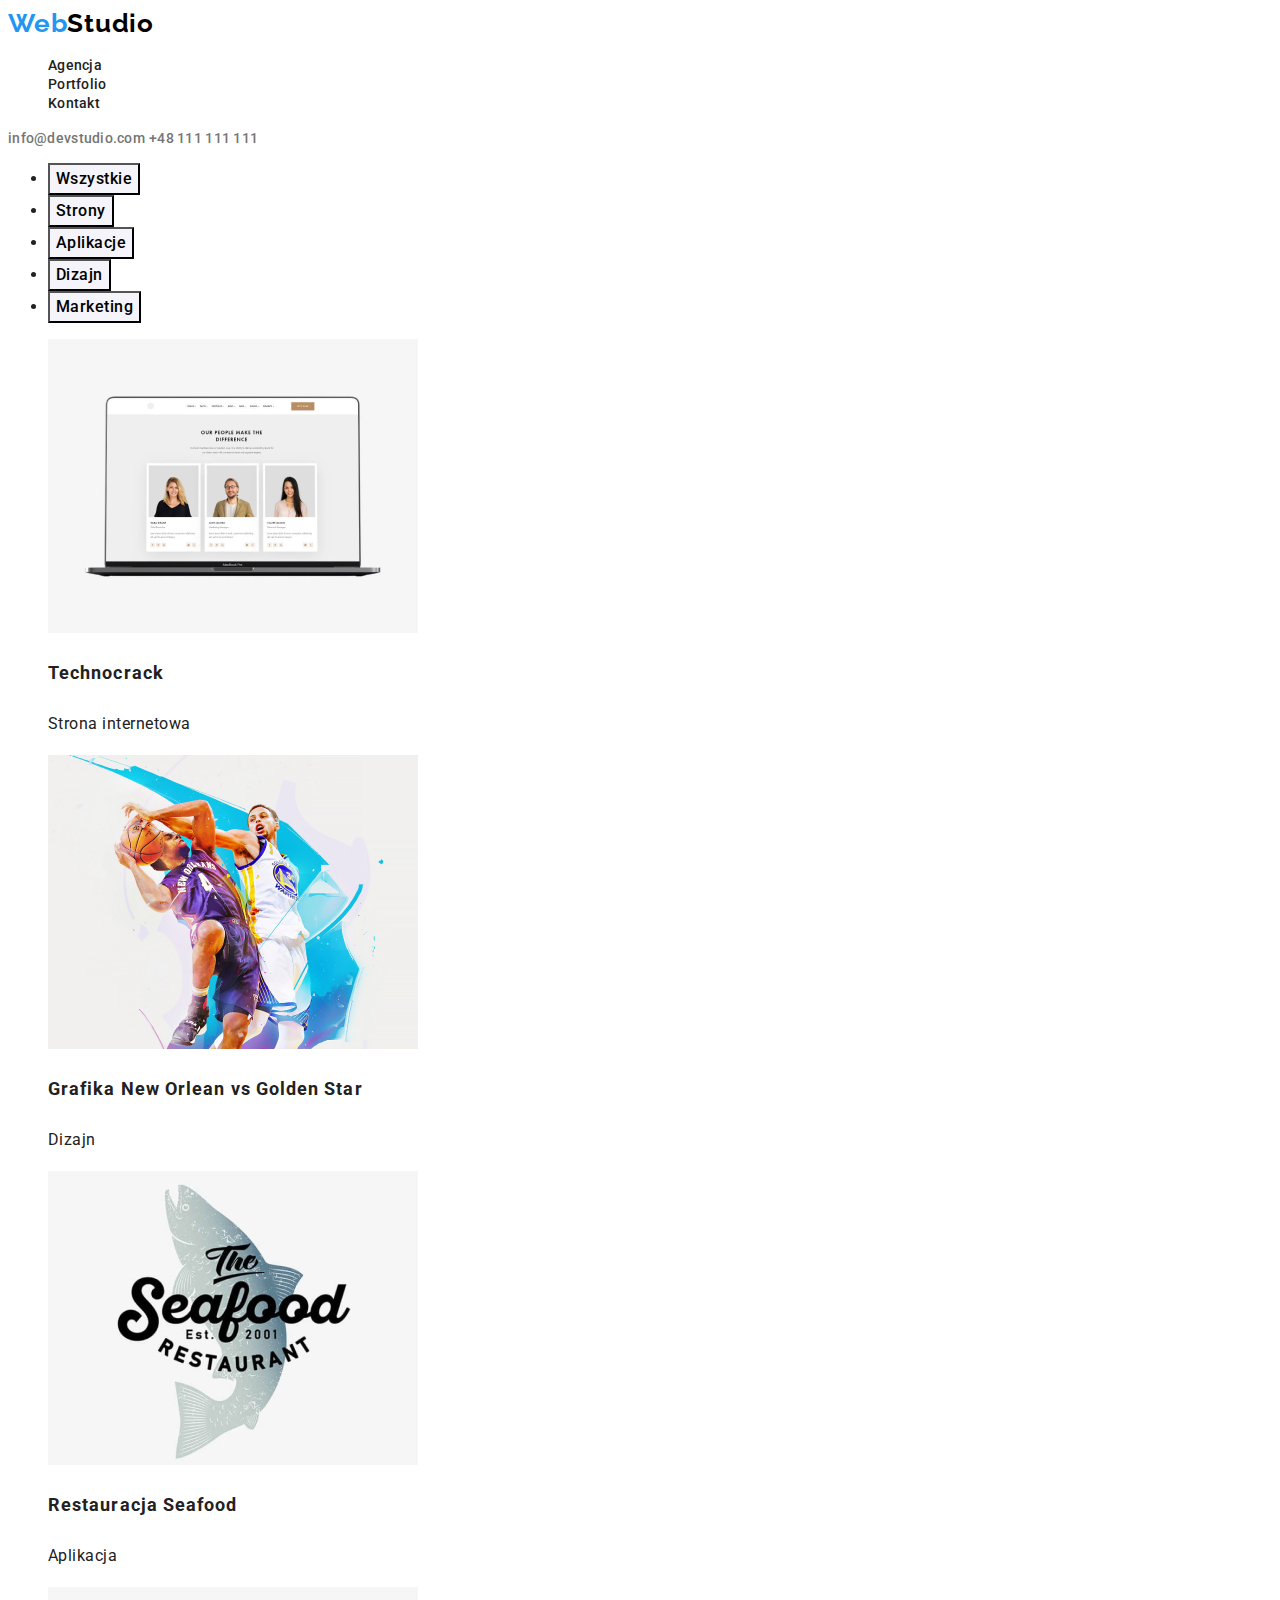
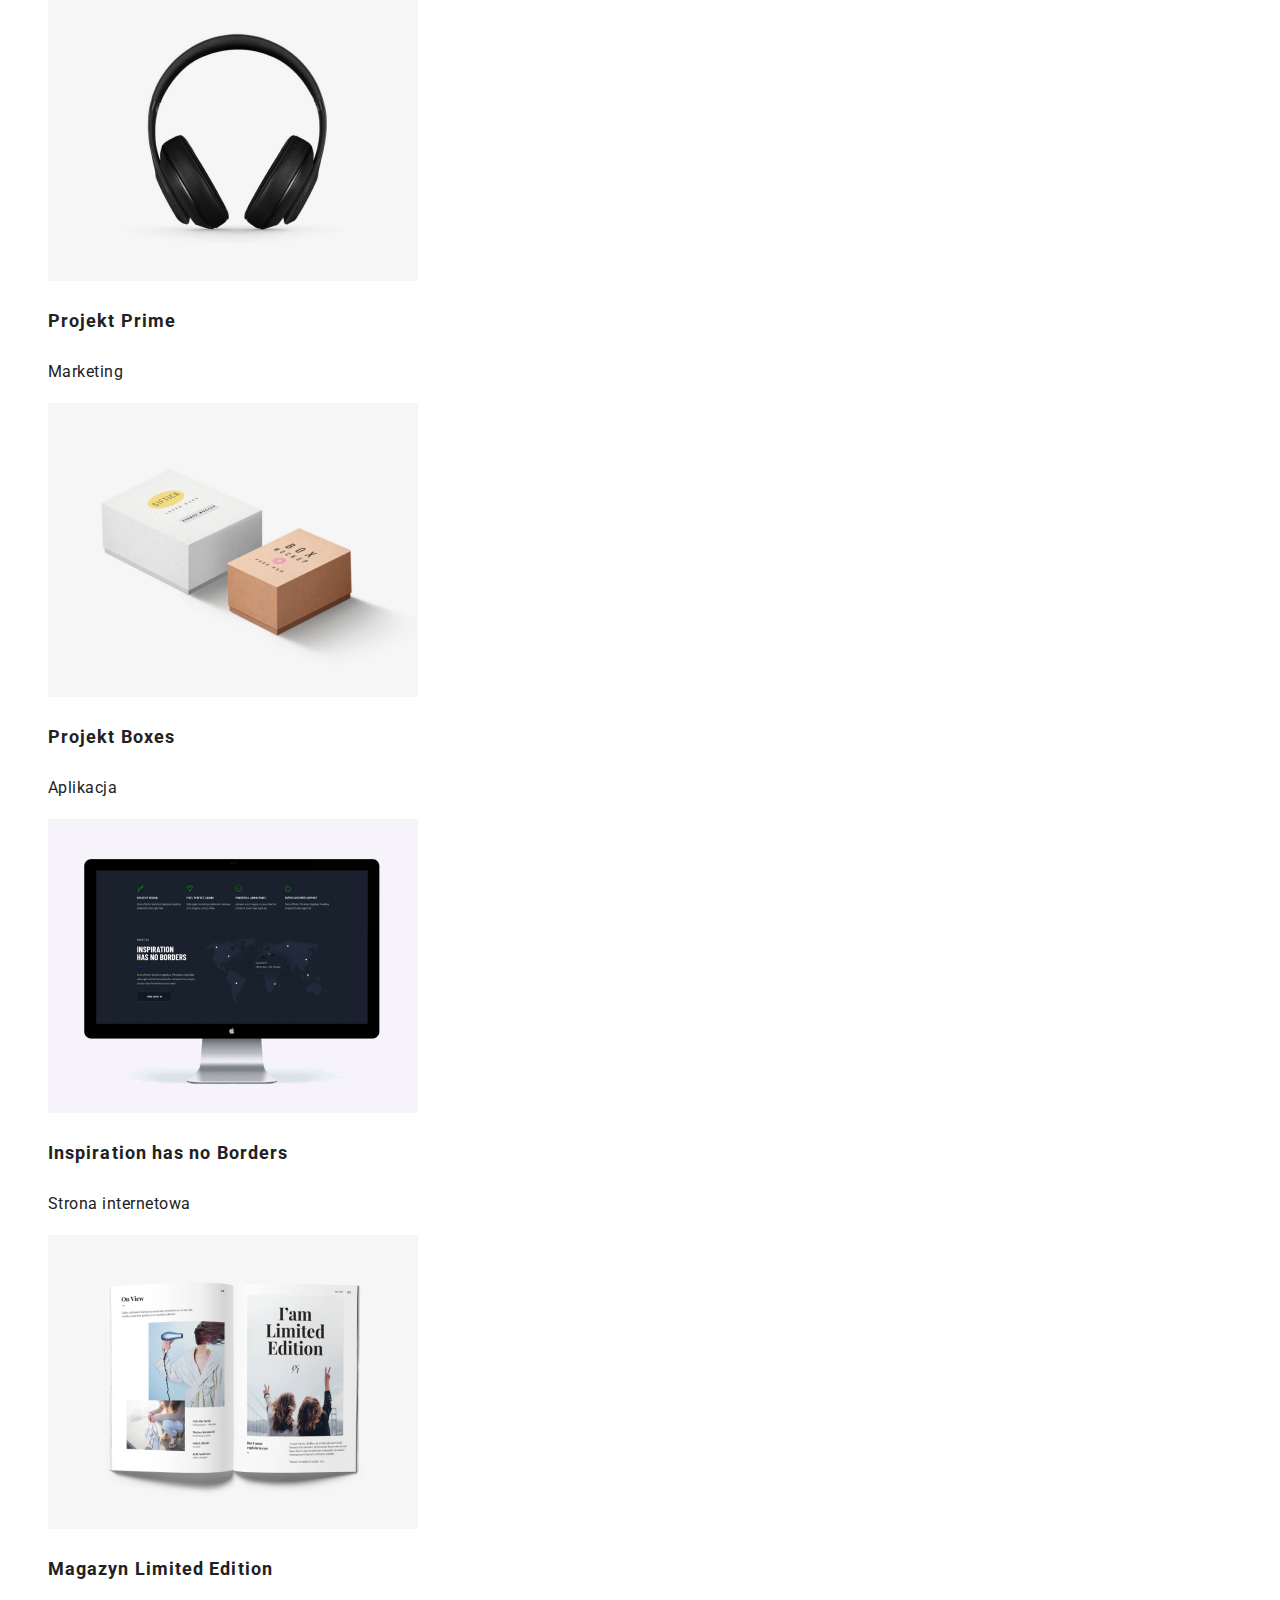
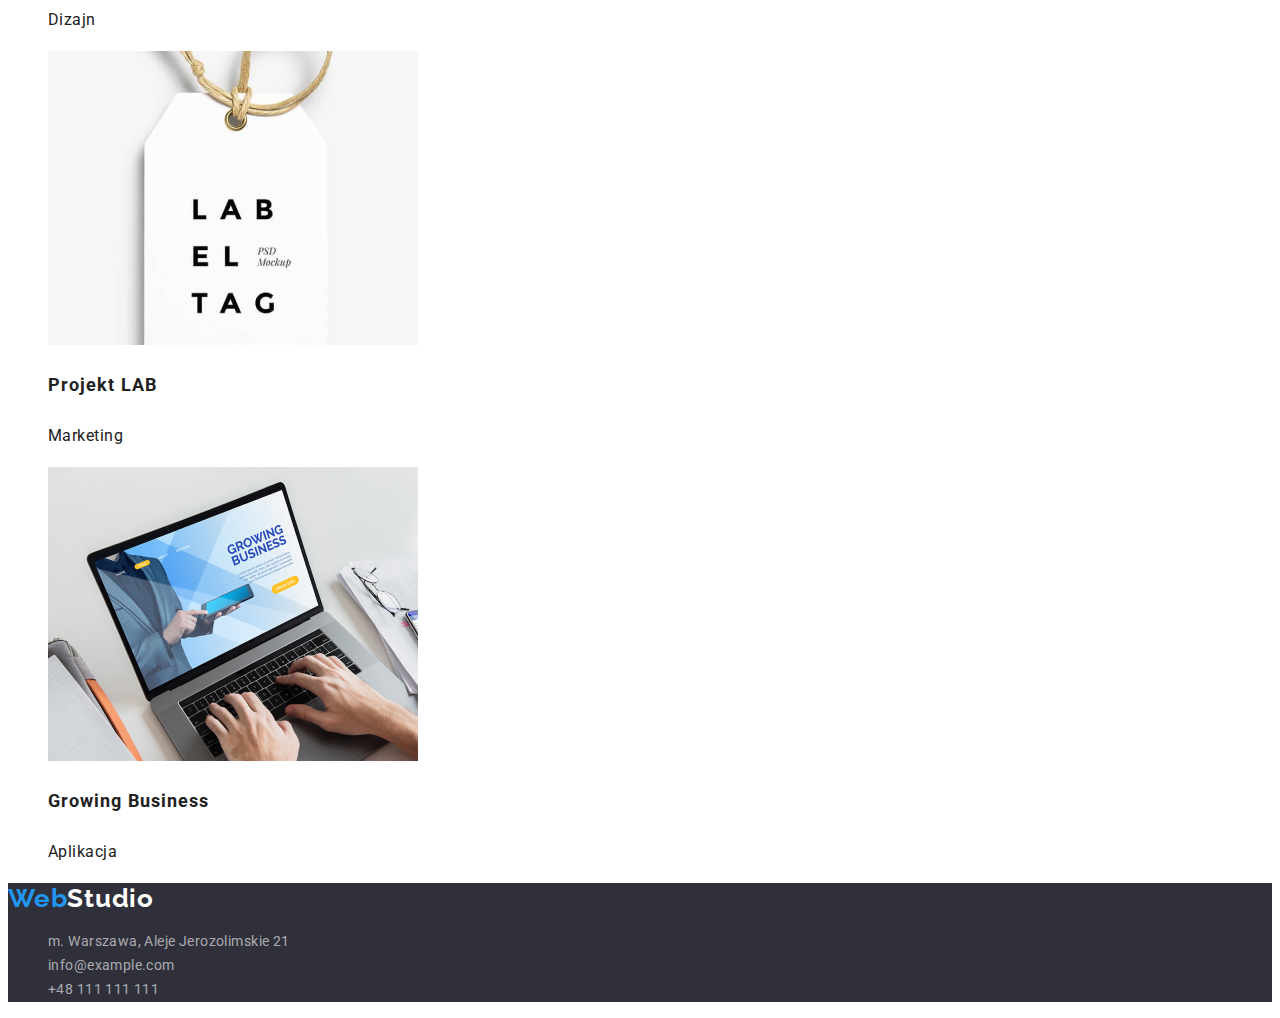
==== portfolio.html @ 9ea631d7 "first commit" ====
<!DOCTYPE html>
<html lang="en">

<head>
  <meta charset="UTF-8" />
  <meta http-equiv="X-UA-Compatible" content="IE=edge" />
  <meta name="viewport" content="width=device-width, initial-scale=1.0" />
  <title>Portfolio</title>
  <link rel="stylesheet" href="./css/styles.css" />
  <link rel="preconnect" href="https://fonts.googleapis.com" />
  <link rel="preconnect" href="https://fonts.gstatic.com" crossorigin />
  <link href="https://fonts.googleapis.com/css2?family=Raleway:wght@700&family=Roboto:wght@400;500;700;900&display=swap"
    rel="stylesheet" />
</head>

<body>
  <!-- HEADER -->
  <header>
    <div>
      <a class="web-studio-link-header" href="./index.html"> <span class="blue-text">Web</span><span
          class="black-text">Studio</span> </a>

      <nav>
        <ul class="nav-links">
          <li>
            <a href="#">Agencja</a>
          </li>
          <li>
            <a href="./portfolio.html">Portfolio</a>
          </li>
          <li>
            <a href="#">Kontakt</a>
          </li>
        </ul>
      </nav>

      <a class="nav-header-mail" href="mailto:info@devstudio.com">info@devstudio.com</a>
      <a class="nav-header-tel" href="tel:+48111111111">+48 111 111 111</a>
    </div>
  </header>

  <!-- MAIN -->
  <main>
    <!-- BUTTONS -->
    <div>
      <ul>
        <li>
          <button type="button" class="filter-button">Wszystkie</button>
        </li>
        <li>
          <button type="button" class="filter-button">Strony</button>
        </li>
        <li>
          <button type="button" class="filter-button">Aplikacje</button>
        </li>
        <li>
          <button type="button" class="filter-button">Dizajn</button>
        </li>
        <li>
          <button type="button" class="filter-button">Marketing</button>
        </li>
      </ul>
    </div>

    <!-- PORTFOLIO -->
    <div>
      <ul class="portfolio-list">
        <li>
          <img src="./images/portfolio/project-1.jpg" alt="a picture of a laptop" width="370" height="294" />
          <p class="portfolio-content-title">Technocrack</p>
          <p class="portfolio-content-description">Strona internetowa</p>
        </li>
        <li>
          <img src="./images/portfolio/project-2.jpg" alt="two basketball players" width="370" height="294" />
          <p class="portfolio-content-title">Grafika New Orlean vs Golden Star</p>
          <p class="portfolio-content-description">Dizajn</p>
        </li>
        <li>
          <img src="./images/portfolio/project-3.jpg" alt="the seafood restaurant logo" width="370" height="294" />
          <p class="portfolio-content-title">Restauracja Seafood</p>
          <p class="portfolio-content-description">Aplikacja</p>
        </li>
        <li>
          <img src="./images/portfolio/project-4.jpg" alt="headphones" width="370" height="294" />
          <p class="portfolio-content-title">Projekt Prime</p>
          <p class="portfolio-content-description">Marketing</p>
        </li>
        <li>
          <img src="./images/portfolio/project-5.jpg" alt="two boxes" width="370" height="294" />
          <p class="portfolio-content-title">Projekt Boxes</p>
          <p class="portfolio-content-description">Aplikacja</p>
        </li>
        <li>
          <img src="./images/portfolio/project-6.jpg" alt="a computer screen" width="370" height="294" />
          <p class="portfolio-content-title">Inspiration has no Borders</p>
          <p class="portfolio-content-description">Strona internetowa</p>
        </li>
        <li>
          <img src="./images/portfolio/project-7.jpg" alt="an open book" width="370" height="294" />
          <p class="portfolio-content-title">Magazyn Limited Edition</p>
          <p class="portfolio-content-description">Dizajn</p>
        </li>
        <li>
          <img src="./images/portfolio/project-8.jpg" alt="label tag" width="370" height="294" />
          <p class="portfolio-content-title">Projekt LAB</p>
          <p class="portfolio-content-description">Marketing</p>
        </li>
        <li>
          <img src="./images/portfolio/project-9.jpg" alt="a laptop with somebody's hands on it" width="370"
            height="294" />
          <p class="portfolio-content-title">Growing Business</p>
          <p class="portfolio-content-description">Aplikacja</p>
        </li>
      </ul>
    </div>
  </main>

  <!-- FOOTER -->
  <footer>
    <div class="footer-main">
      <a class="web-studio-link-footer" href="./index.html"> <span class="blue-text">Web</span><span
          class="white-text">Studio</span> </a>
      <address>
        <ul class="footer-address-list">
          <li>
            <a class="footer-address-city" href="https://goo.gl/maps/8UY9UsFs9C7cdCLy5" target="_blank">m. Warszawa,
              Aleje Jerozolimskie 21</a>
          </li>
          <li>
            <a class="footer-address-mail" href="mailto:info@example.com">info@example.com</a>
          </li>
          <li>
            <a class="footer-address-tel" href="tel:+48111111111">+48 111 111 111</a>
          </li>
        </ul>
      </address>
    </div>
  </footer>
</body>

</html>
---- css/styles.css ----
:root {
  --solid-black-color: rgba(0, 0, 0, 100%);
  --black-color: rgba(33, 33, 33, 100%);
  --white-color: rgba(255, 255, 255, 100%);
  --blue-color: rgba(33, 150, 243, 100%);
  --grey-color: rgba(117, 117, 117, 100%);
  --es-and-footer-bg-color: rgba(47, 48, 58, 100%);
  --btn-white-bg-color: rgba(245, 244, 250, 100%);
  --white-opacity-60-color: rgba(255, 255, 255, 60%);
}

body {
  font-family: 'Roboto', sans-serif;
  color: var(--black-color);
  background-color: var(--white-color);
}

.web-studio-link-header {
  text-decoration: none;
  font-family: 'Raleway', sans-serif;
  font-style: normal;
  font-weight: bold;
  font-size: 26px;
  line-height: 1.19;
  letter-spacing: 0.03em;
}

.blue-text {
  color: var(--blue-color);
}

.black-text {
  color: var(--solid-black-color);
}

.white-text {
  color: var(--white-color);
}

.nav-links {
  list-style-type: none;
}

.nav-links a {
  color: var(--black-color);
}

.nav-links a,
.nav-header-mail,
.nav-header-tel {
  text-decoration: none;
  font-family: inherit;
  font-style: normal;
  font-weight: 500;
  font-size: 14px;
  line-height: 1.14;
  letter-spacing: 0.02em;
}

.nav-links a:hover,
.nav-links a:focus,
.nav-header-mail:hover,
.nav-header-mail:focus,
.nav-header-tel:hover,
.nav-header-tel:focus {
  text-decoration: none;
  color: var(--blue-color);
}

.nav-header-mail,
.nav-header-tel {
  color: var(--grey-color);
}

.effective-solutions {
  background-color: var(--es-and-footer-bg-color);
}

.effective-solutions-title {
  color: var(--white-color);
  font-family: inherit;
  font-style: normal;
  font-weight: 900;
  font-size: 44px;
  line-height: 1.36;
  text-align: center;
  letter-spacing: 0.06em;
  text-transform: uppercase;
}

.order-service-button {
  color: var(--solid-black-color);
  background-color: var(--btn-white-bg-color);
  font-family: inherit;
  font-style: normal;
  font-weight: bold;
  font-size: 16px;
  line-height: 1.875;
  display: flex;
  align-items: center;
  text-align: center;
  letter-spacing: 0.06em;
}

.order-service-button:hover,
.order-service-button:focus {
  color: var(--white-color);
  background-color: var(--blue-color);
  cursor: pointer;
}

.our-attributes-list,
.what-do-we-do-list,
.our-team-list,
.portfolio-list {
  list-style-type: none;
}

.lorem-ipsum-title {
  font-weight: bold;
  line-height: 1.14;
  text-transform: uppercase;
}

.lorem-ipsum-content {
  color: var(--grey-color);
  line-height: 1.714;
}

.lorem-ipsum-title,
.lorem-ipsum-content {
  font-family: inherit;
  font-size: 14px;
  letter-spacing: 0.03em;
}

.what-do-we-do-title,
.our-team-title {
  font-family: inherit;
  font-style: normal;
  font-weight: bold;
  font-size: 36px;
  line-height: 1.17;
  text-align: center;
  letter-spacing: 0.03em;
}

.our-team-worker-title {
  font-weight: 500;
}

.our-team-worker-position {
  color: var(--grey-color);
}

.our-team-worker-title,
.our-team-worker-position {
  font-family: inherit;
  font-size: 16px;
  line-height: 1.1875;
  text-align: center;
  letter-spacing: 0.03em;
}

.footer-main {
  background-color: var(--es-and-footer-bg-color);
}

.web-studio-link-footer {
  text-decoration: none;
  font-family: 'Raleway', sans-serif;
  font-style: normal;
  font-weight: bold;
  font-size: 26px;
  line-height: 1.19;
  letter-spacing: 0.03em;
}

.footer-address-list {
  list-style-type: none;
}

.footer-address-city,
.footer-address-mail,
.footer-address-tel {
  color: var(--white-opacity-60-color);
  text-decoration: none;
  font-family: inherit;
  font-style: normal;
  font-weight: normal;
  font-size: 14px;
  line-height: 1.714;
  letter-spacing: 0.03em;
}

.footer-address-city:hover,
.footer-address-city:focus,
.footer-address-mail:hover,
.footer-address-mail:focus,
.footer-address-tel:hover,
.footer-address-tel:focus {
  color: var(--white-color);
}

.filter-button {
  color: var(--solid-black-color);
  background-color: var(--btn-white-bg-color);
  font-family: inherit;
  font-style: normal;
  font-weight: 500;
  font-size: 16px;
  line-height: 1.625;
  text-align: center;
  letter-spacing: 0.03em;
}

.filter-button:hover,
.filter-button:focus {
  color: var(--white-color);
  background-color: var(--blue-color);
  cursor: pointer;
}

.portfolio-content-title,
.portfolio-content-description {
  font-family: inherit;
}

.portfolio-content-title {
  font-weight: bold;
  font-size: 18px;
  line-height: 2;
  letter-spacing: 0.06em;
}

.portfolio-content-description {
  font-size: 16px;
  line-height: 1.875;
  letter-spacing: 0.03em;
}
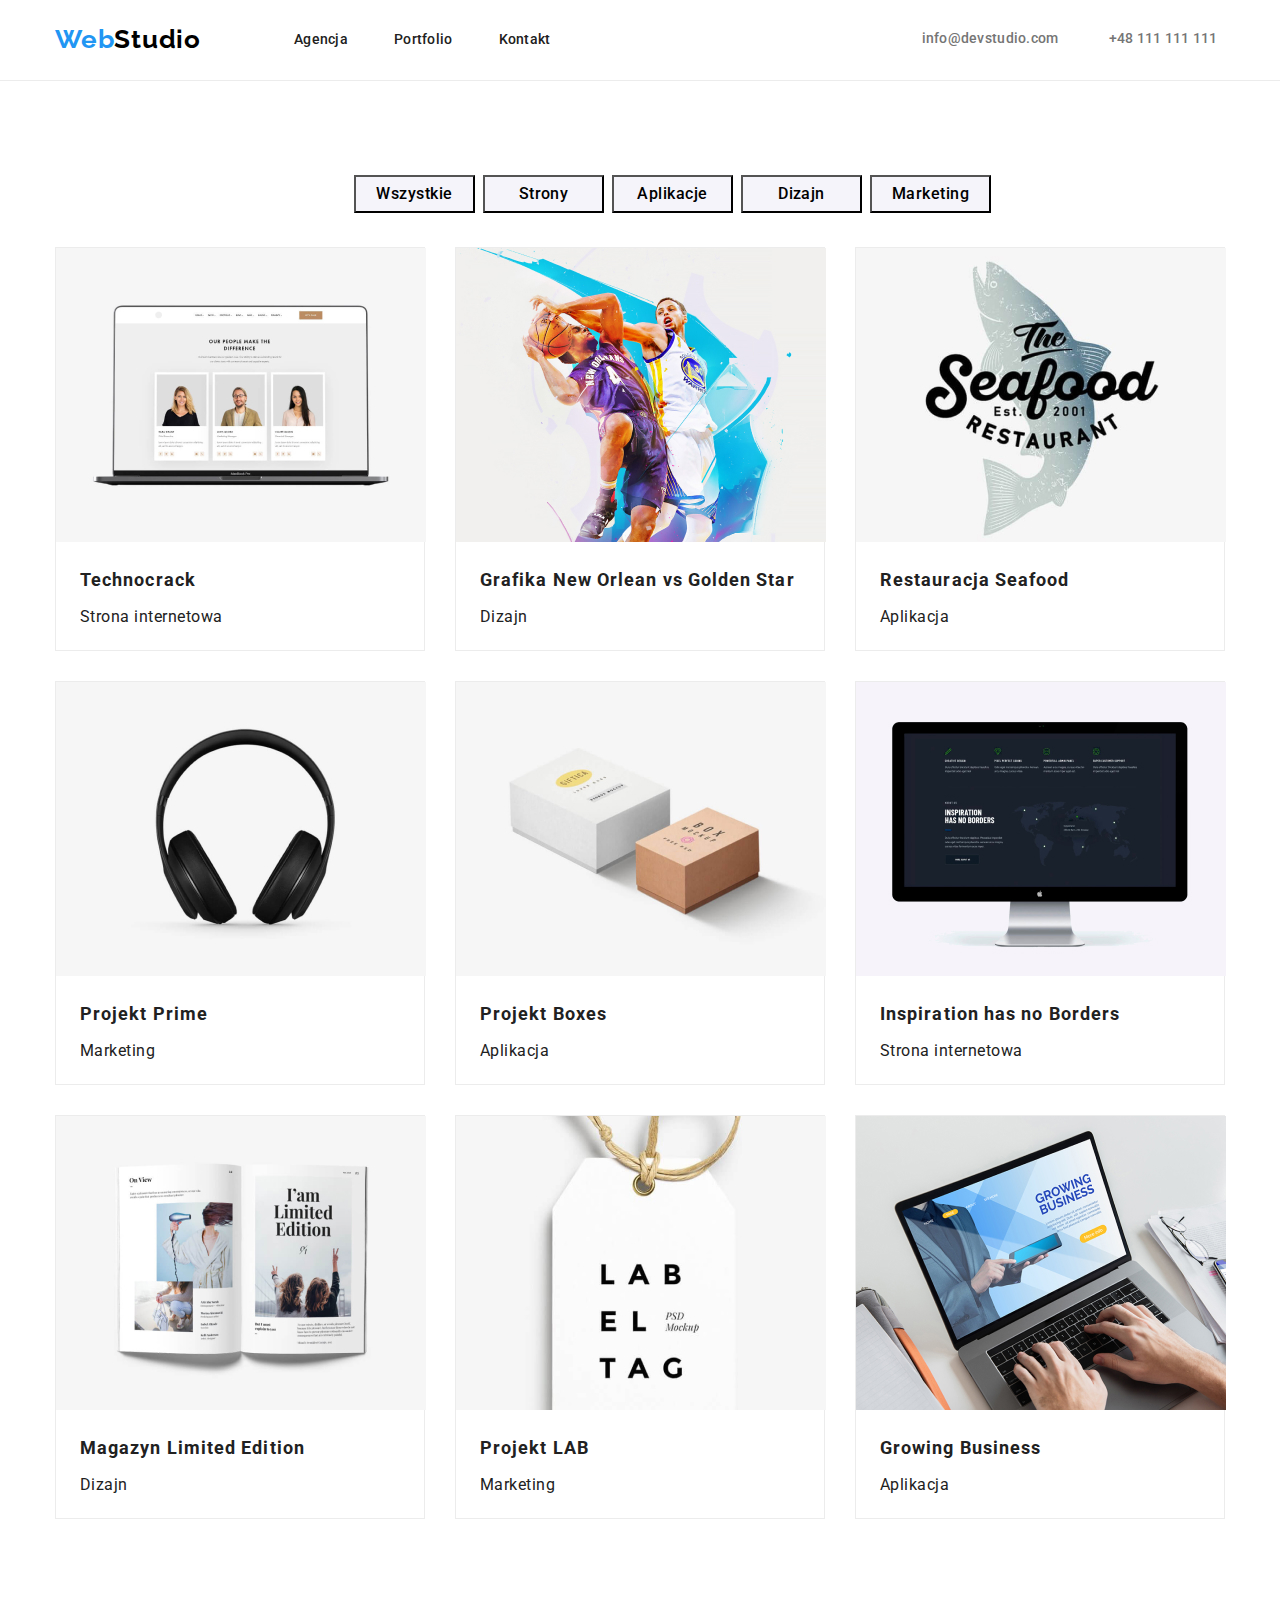
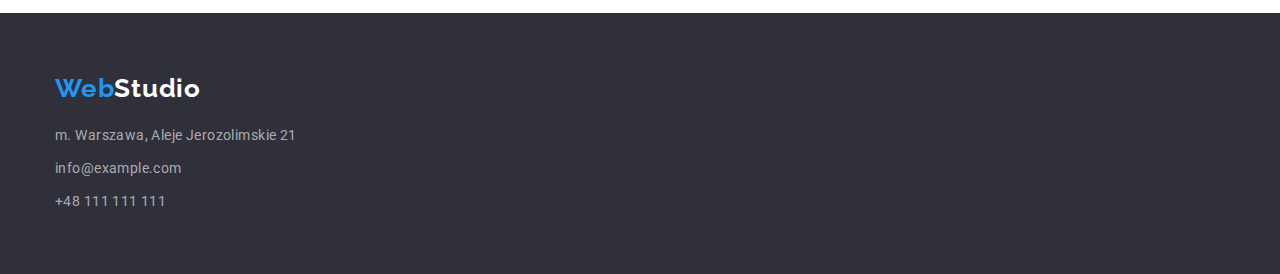
==== commit 55f95751: "chyba dobrze v1.0" ====
--- a/portfolio.html
+++ b/portfolio.html
@@ -1,141 +1,158 @@
 <!DOCTYPE html>
 <html lang="en">
+  <head>
+    <meta charset="UTF-8" />
+    <meta http-equiv="X-UA-Compatible" content="IE=edge" />
+    <meta name="viewport" content="width=device-width, initial-scale=1.0" />
+    <title>Portfolio</title>
+    <link rel="stylesheet" href="./css/modern-normalize.css" />
+    <link rel="stylesheet" href="./css/styles.css" />
+    <link rel="preconnect" href="https://fonts.googleapis.com" />
+    <link rel="preconnect" href="https://fonts.gstatic.com" crossorigin />
+    <link href="https://fonts.googleapis.com/css2?family=Raleway:wght@700&family=Roboto:wght@400;500;700;900&display=swap" rel="stylesheet" />
+  </head>
 
-<head>
-  <meta charset="UTF-8" />
-  <meta http-equiv="X-UA-Compatible" content="IE=edge" />
-  <meta name="viewport" content="width=device-width, initial-scale=1.0" />
-  <title>Portfolio</title>
-  <link rel="stylesheet" href="./css/styles.css" />
-  <link rel="preconnect" href="https://fonts.googleapis.com" />
-  <link rel="preconnect" href="https://fonts.gstatic.com" crossorigin />
-  <link href="https://fonts.googleapis.com/css2?family=Raleway:wght@700&family=Roboto:wght@400;500;700;900&display=swap"
-    rel="stylesheet" />
-</head>
+  <body>
+    <!-- HEADER -->
+    <header class="header">
+      <div class="container">
+        <a class="web-studio-link-header link" href="./index.html"> <span class="blue-text">Web</span><span class="black-text">Studio</span> </a>
 
-<body>
-  <!-- HEADER -->
-  <header>
-    <div>
-      <a class="web-studio-link-header" href="./index.html"> <span class="blue-text">Web</span><span
-          class="black-text">Studio</span> </a>
+        <nav class="navigation">
+          <ul class="nav-links list">
+            <li class="navigation-item">
+              <a href="#">Agencja</a>
+            </li>
+            <li class="navigation-item">
+              <a href="./portfolio.html">Portfolio</a>
+            </li>
+            <li class="navigation-item">
+              <a href="#">Kontakt</a>
+            </li>
+          </ul>
+        </nav>
 
-      <nav>
-        <ul class="nav-links">
-          <li>
-            <a href="#">Agencja</a>
-          </li>
-          <li>
-            <a href="./portfolio.html">Portfolio</a>
-          </li>
-          <li>
-            <a href="#">Kontakt</a>
-          </li>
-        </ul>
-      </nav>
+        <a class="nav-header-mail" href="mailto:info@devstudio.com">info@devstudio.com</a>
+        <a class="nav-header-tel" href="tel:+48111111111">+48 111 111 111</a>
+      </div>
+    </header>
 
-      <a class="nav-header-mail" href="mailto:info@devstudio.com">info@devstudio.com</a>
-      <a class="nav-header-tel" href="tel:+48111111111">+48 111 111 111</a>
-    </div>
-  </header>
+    <!-- MAIN -->
+    <main>
+      <!-- BUTTONS -->
+      <section class="portfolio section">
+        <div class="container">
+          <div class="filter-buttons">
+            <ul class="filter-buttons-list list">
+              <li class="filter-buttons-list-item">
+                <button type="button" class="filter-button">Wszystkie</button>
+              </li>
+              <li class="filter-buttons-list-item">
+                <button type="button" class="filter-button">Strony</button>
+              </li>
+              <li class="filter-buttons-list-item">
+                <button type="button" class="filter-button">Aplikacje</button>
+              </li>
+              <li class="filter-buttons-list-item">
+                <button type="button" class="filter-button">Dizajn</button>
+              </li>
+              <li class="filter-buttons-list-item">
+                <button type="button" class="filter-button">Marketing</button>
+              </li>
+            </ul>
+          </div>
+          <!-- PORTFOLIO -->
+          <div class="portfolio-items">
+            <ul class="portfolio-list list">
+              <li class="portfolio-list-item">
+                <img src="./images/portfolio/project-1.jpg" alt="a picture of a laptop" width="370" height="294" />
+                <div class="portfolio-list-description">
+                  <p class="portfolio-content-title">Technocrack</p>
+                  <p class="portfolio-content-description">Strona internetowa</p>
+                </div>
+              </li>
+              <li class="portfolio-list-item">
+                <img src="./images/portfolio/project-2.jpg" alt="two basketball players" width="370" height="294" />
+                <div class="portfolio-list-description">
+                  <p class="portfolio-content-title">Grafika New Orlean vs Golden Star</p>
+                  <p class="portfolio-content-description">Dizajn</p>
+                </div>
+              </li>
+              <li class="portfolio-list-item">
+                <img src="./images/portfolio/project-3.jpg" alt="the seafood restaurant logo" width="370" height="294" />
+                <div class="portfolio-list-description">
+                  <p class="portfolio-content-title">Restauracja Seafood</p>
+                  <p class="portfolio-content-description">Aplikacja</p>
+                </div>
+              </li>
+              <li class="portfolio-list-item">
+                <img src="./images/portfolio/project-4.jpg" alt="headphones" width="370" height="294" />
+                <div class="portfolio-list-description">
+                  <p class="portfolio-content-title">Projekt Prime</p>
+                  <p class="portfolio-content-description">Marketing</p>
+                </div>
+              </li>
+              <li class="portfolio-list-item">
+                <img src="./images/portfolio/project-5.jpg" alt="two boxes" width="370" height="294" />
+                <div class="portfolio-list-description">
+                  <p class="portfolio-content-title">Projekt Boxes</p>
+                  <p class="portfolio-content-description">Aplikacja</p>
+                </div>
+              </li>
+              <li class="portfolio-list-item">
+                <img src="./images/portfolio/project-6.jpg" alt="a computer screen" width="370" height="294" />
+                <div class="portfolio-list-description">
+                  <p class="portfolio-content-title">Inspiration has no Borders</p>
+                  <p class="portfolio-content-description">Strona internetowa</p>
+                </div>
+              </li>
+              <li class="portfolio-list-item">
+                <img src="./images/portfolio/project-7.jpg" alt="an open book" width="370" height="294" />
+                <div class="portfolio-list-description">
+                  <p class="portfolio-content-title">Magazyn Limited Edition</p>
+                  <p class="portfolio-content-description">Dizajn</p>
+                </div>
+              </li>
+              <li class="portfolio-list-item">
+                <img src="./images/portfolio/project-8.jpg" alt="label tag" width="370" height="294" />
+                <div class="portfolio-list-description">
+                  <p class="portfolio-content-title">Projekt LAB</p>
+                  <p class="portfolio-content-description">Marketing</p>
+                </div>
+              </li>
+              <li class="portfolio-list-item">
+                <img src="./images/portfolio/project-9.jpg" alt="a laptop with somebody's hands on it" width="370" height="294" />
+                <div class="portfolio-list-description">
+                  <p class="portfolio-content-title">Growing Business</p>
+                  <p class="portfolio-content-description">Aplikacja</p>
+                </div>
+              </li>
+            </ul>
+          </div>
+        </div>
+      </section>
+    </main>
 
-  <!-- MAIN -->
-  <main>
-    <!-- BUTTONS -->
-    <div>
-      <ul>
-        <li>
-          <button type="button" class="filter-button">Wszystkie</button>
-        </li>
-        <li>
-          <button type="button" class="filter-button">Strony</button>
-        </li>
-        <li>
-          <button type="button" class="filter-button">Aplikacje</button>
-        </li>
-        <li>
-          <button type="button" class="filter-button">Dizajn</button>
-        </li>
-        <li>
-          <button type="button" class="filter-button">Marketing</button>
-        </li>
-      </ul>
-    </div>
-
-    <!-- PORTFOLIO -->
-    <div>
-      <ul class="portfolio-list">
-        <li>
-          <img src="./images/portfolio/project-1.jpg" alt="a picture of a laptop" width="370" height="294" />
-          <p class="portfolio-content-title">Technocrack</p>
-          <p class="portfolio-content-description">Strona internetowa</p>
-        </li>
-        <li>
-          <img src="./images/portfolio/project-2.jpg" alt="two basketball players" width="370" height="294" />
-          <p class="portfolio-content-title">Grafika New Orlean vs Golden Star</p>
-          <p class="portfolio-content-description">Dizajn</p>
-        </li>
-        <li>
-          <img src="./images/portfolio/project-3.jpg" alt="the seafood restaurant logo" width="370" height="294" />
-          <p class="portfolio-content-title">Restauracja Seafood</p>
-          <p class="portfolio-content-description">Aplikacja</p>
-        </li>
-        <li>
-          <img src="./images/portfolio/project-4.jpg" alt="headphones" width="370" height="294" />
-          <p class="portfolio-content-title">Projekt Prime</p>
-          <p class="portfolio-content-description">Marketing</p>
-        </li>
-        <li>
-          <img src="./images/portfolio/project-5.jpg" alt="two boxes" width="370" height="294" />
-          <p class="portfolio-content-title">Projekt Boxes</p>
-          <p class="portfolio-content-description">Aplikacja</p>
-        </li>
-        <li>
-          <img src="./images/portfolio/project-6.jpg" alt="a computer screen" width="370" height="294" />
-          <p class="portfolio-content-title">Inspiration has no Borders</p>
-          <p class="portfolio-content-description">Strona internetowa</p>
-        </li>
-        <li>
-          <img src="./images/portfolio/project-7.jpg" alt="an open book" width="370" height="294" />
-          <p class="portfolio-content-title">Magazyn Limited Edition</p>
-          <p class="portfolio-content-description">Dizajn</p>
-        </li>
-        <li>
-          <img src="./images/portfolio/project-8.jpg" alt="label tag" width="370" height="294" />
-          <p class="portfolio-content-title">Projekt LAB</p>
-          <p class="portfolio-content-description">Marketing</p>
-        </li>
-        <li>
-          <img src="./images/portfolio/project-9.jpg" alt="a laptop with somebody's hands on it" width="370"
-            height="294" />
-          <p class="portfolio-content-title">Growing Business</p>
-          <p class="portfolio-content-description">Aplikacja</p>
-        </li>
-      </ul>
-    </div>
-  </main>
-
-  <!-- FOOTER -->
-  <footer>
-    <div class="footer-main">
-      <a class="web-studio-link-footer" href="./index.html"> <span class="blue-text">Web</span><span
-          class="white-text">Studio</span> </a>
-      <address>
-        <ul class="footer-address-list">
-          <li>
-            <a class="footer-address-city" href="https://goo.gl/maps/8UY9UsFs9C7cdCLy5" target="_blank">m. Warszawa,
-              Aleje Jerozolimskie 21</a>
-          </li>
-          <li>
-            <a class="footer-address-mail" href="mailto:info@example.com">info@example.com</a>
-          </li>
-          <li>
-            <a class="footer-address-tel" href="tel:+48111111111">+48 111 111 111</a>
-          </li>
-        </ul>
-      </address>
-    </div>
-  </footer>
-</body>
-
-</html>+    <!-- FOOTER -->
+    <footer class="footer">
+      <div class="container">
+        <div class="footer-main">
+          <a class="web-studio-link-footer link" href="./index.html"> <span class="blue-text">Web</span><span class="white-text">Studio</span> </a>
+          <address>
+            <ul class="footer-address-list list">
+              <li class="footer-address-list-item">
+                <a class="footer-address-city link" href="https://goo.gl/maps/8UY9UsFs9C7cdCLy5" target="_blank">m. Warszawa, Aleje Jerozolimskie 21</a>
+              </li>
+              <li class="footer-address-list-item">
+                <a class="footer-address-mail link" href="mailto:info@example.com">info@example.com</a>
+              </li>
+              <li class="footer-address-list-item">
+                <a class="footer-address-tel link" href="tel:+48111111111">+48 111 111 111</a>
+              </li>
+            </ul>
+          </address>
+        </div>
+      </div>
+    </footer>
+  </body>
+</html>
--- a/css/styles.css
+++ b/css/styles.css
@@ -7,6 +7,7 @@
   --es-and-footer-bg-color: rgba(47, 48, 58, 100%);
   --btn-white-bg-color: rgba(245, 244, 250, 100%);
   --white-opacity-60-color: rgba(255, 255, 255, 60%);
+  --header-border-color: rgba(236, 236, 236, 100%);
 }
 
 body {
@@ -15,14 +16,88 @@
   background-color: var(--white-color);
 }
 
+h1,
+h2,
+h3,
+h4,
+h5,
+h6 {
+  margin: 0;
+  padding: 0;
+}
+
+ul,
+ol {
+  margin: 0;
+  padding: 0;
+}
+
+p {
+  margin: 0;
+  padding: 0;
+}
+
+img {
+  display: block;
+}
+
+.list {
+  list-style: none;
+}
+
+.link {
+  text-decoration: none;
+}
+
+.container {
+  width: 1200px;
+  padding: 0 15px;
+  margin: 0 auto;
+  align-items: center;
+}
+
+.section {
+  padding-top: 94px;
+  padding-bottom: 94px;
+}
+
+/* ==== HEADER ==== */
+
+.header {
+  border-bottom: 1px solid var(--header-border-color);
+}
+
+.header .container {
+  display: flex;
+  padding-top: 24px;
+  padding-bottom: 25px;
+}
+
+.navigation {
+  display: flex;
+}
+
+.nav-links {
+  display: flex;
+}
+
+.navigation-item:not(:last-child) {
+  margin-right: 46px;
+}
+
 .web-studio-link-header {
-  text-decoration: none;
   font-family: 'Raleway', sans-serif;
   font-style: normal;
   font-weight: bold;
   font-size: 26px;
   line-height: 1.19;
   letter-spacing: 0.03em;
+  margin-right: 93px;
+}
+
+.nav-header-mail {
+  margin-left: 371px;
+  margin-right: 50px;
 }
 
 .blue-text {
@@ -35,10 +110,6 @@
 
 .white-text {
   color: var(--white-color);
-}
-
-.nav-links {
-  list-style-type: none;
 }
 
 .nav-links a {
@@ -72,6 +143,8 @@
   color: var(--grey-color);
 }
 
+/* ==== EFFECTIVE SOLUTIONS ==== */
+
 .effective-solutions {
   background-color: var(--es-and-footer-bg-color);
 }
@@ -86,6 +159,8 @@
   text-align: center;
   letter-spacing: 0.06em;
   text-transform: uppercase;
+  width: 696px;
+  margin: 200px 452px 0 452px;
 }
 
 .order-service-button {
@@ -96,10 +171,12 @@
   font-weight: bold;
   font-size: 16px;
   line-height: 1.875;
-  display: flex;
   align-items: center;
   text-align: center;
   letter-spacing: 0.06em;
+  margin: 30px 700px 200px 700px;
+  width: 200px;
+  height: 50px;
 }
 
 .order-service-button:hover,
@@ -109,17 +186,21 @@
   cursor: pointer;
 }
 
-.our-attributes-list,
-.what-do-we-do-list,
-.our-team-list,
-.portfolio-list {
-  list-style-type: none;
+/* ==== OUR ATTRIBUTES ==== */
+
+.our-attributes-list {
+  display: flex;
+}
+
+.our-attributes-list-element:not(:last-child) {
+  margin-right: 30px;
 }
 
 .lorem-ipsum-title {
   font-weight: bold;
   line-height: 1.14;
   text-transform: uppercase;
+  margin-bottom: 10px;
 }
 
 .lorem-ipsum-content {
@@ -134,6 +215,55 @@
   letter-spacing: 0.03em;
 }
 
+/* ==== WHAT DO WE DO ==== */
+
+.what-do-we-do-title {
+  margin-bottom: 50px;
+  margin-right: auto;
+  margin-left: auto;
+}
+
+.what-do-we-do-list {
+  display: flex;
+}
+
+.what-do-we-do-list-item:not(:last-child) {
+  margin-right: 30px;
+}
+
+/* ==== OUR TEAM ==== */
+
+.our-team {
+  background-color: var(--btn-white-bg-color);
+}
+
+.our-team-title {
+  margin-bottom: 50px;
+}
+
+.our-team-list {
+  display: flex;
+}
+
+.our-team-list-item:not(:last-child) {
+  margin-right: 30px;
+}
+
+.our-team-list-item {
+  background-color: var(--white-color);
+  width: 270px;
+  height: 368px;
+}
+
+.our-team-worker-title {
+  margin-top: 30px;
+  margin-bottom: 10px;
+}
+
+.our-team-worker-position {
+  margin-bottom: 30px;
+}
+
 .what-do-we-do-title,
 .our-team-title {
   font-family: inherit;
@@ -162,29 +292,37 @@
   letter-spacing: 0.03em;
 }
 
-.footer-main {
+/* ==== FOOTER ==== */
+
+.footer {
   background-color: var(--es-and-footer-bg-color);
+  padding-top: 60px;
+  padding-bottom: 60px;
+}
+
+.footer-address-list-item:not(:last-child) {
+  margin-bottom: 9px;
+}
+
+.footer-address-list {
+  margin-top: 20px;
 }
 
 .web-studio-link-footer {
-  text-decoration: none;
   font-family: 'Raleway', sans-serif;
   font-style: normal;
   font-weight: bold;
   font-size: 26px;
   line-height: 1.19;
   letter-spacing: 0.03em;
-}
-
-.footer-address-list {
-  list-style-type: none;
+  width: 145px;
+  height: 31px;
 }
 
 .footer-address-city,
 .footer-address-mail,
 .footer-address-tel {
   color: var(--white-opacity-60-color);
-  text-decoration: none;
   font-family: inherit;
   font-style: normal;
   font-weight: normal;
@@ -202,6 +340,24 @@
   color: var(--white-color);
 }
 
+/* ==== PORTFOLIO ==== */
+
+/* ==== FILTER BUTTONS ==== */
+
+.filter-buttons {
+  width: 572px;
+  margin: 0 auto;
+}
+
+.filter-buttons-list {
+  display: flex;
+  margin-bottom: 34px;
+}
+
+.filter-buttons-list-item:not(:last-child) {
+  margin-right: 8px;
+}
+
 .filter-button {
   color: var(--solid-black-color);
   background-color: var(--btn-white-bg-color);
@@ -212,6 +368,8 @@
   line-height: 1.625;
   text-align: center;
   letter-spacing: 0.03em;
+  width: 121px;
+  height: 38px;
 }
 
 .filter-button:hover,
@@ -238,3 +396,38 @@
   line-height: 1.875;
   letter-spacing: 0.03em;
 }
+
+.portfolio-list {
+  display: flex;
+  flex-wrap: wrap;
+}
+
+.portfolio-list-item {
+  width: 370px;
+  height: 404px;
+  border: 1px solid var(--header-border-color);
+}
+
+.portfolio-list-item:nth-child(3n + 1) {
+  margin-right: 30px;
+}
+
+.portfolio-list-item:nth-child(3n + 2) {
+  margin-right: 30px;
+}
+
+.portfolio-list-item:nth-child(3n + 3) {
+  margin-right: 0px;
+}
+
+.portfolio-list-item:nth-child(-n + 6) {
+  margin-bottom: 30px;
+}
+
+.portfolio-list-description {
+  margin: 20px 24px;
+}
+
+.portfolio-content-title {
+  margin-bottom: 4px;
+}